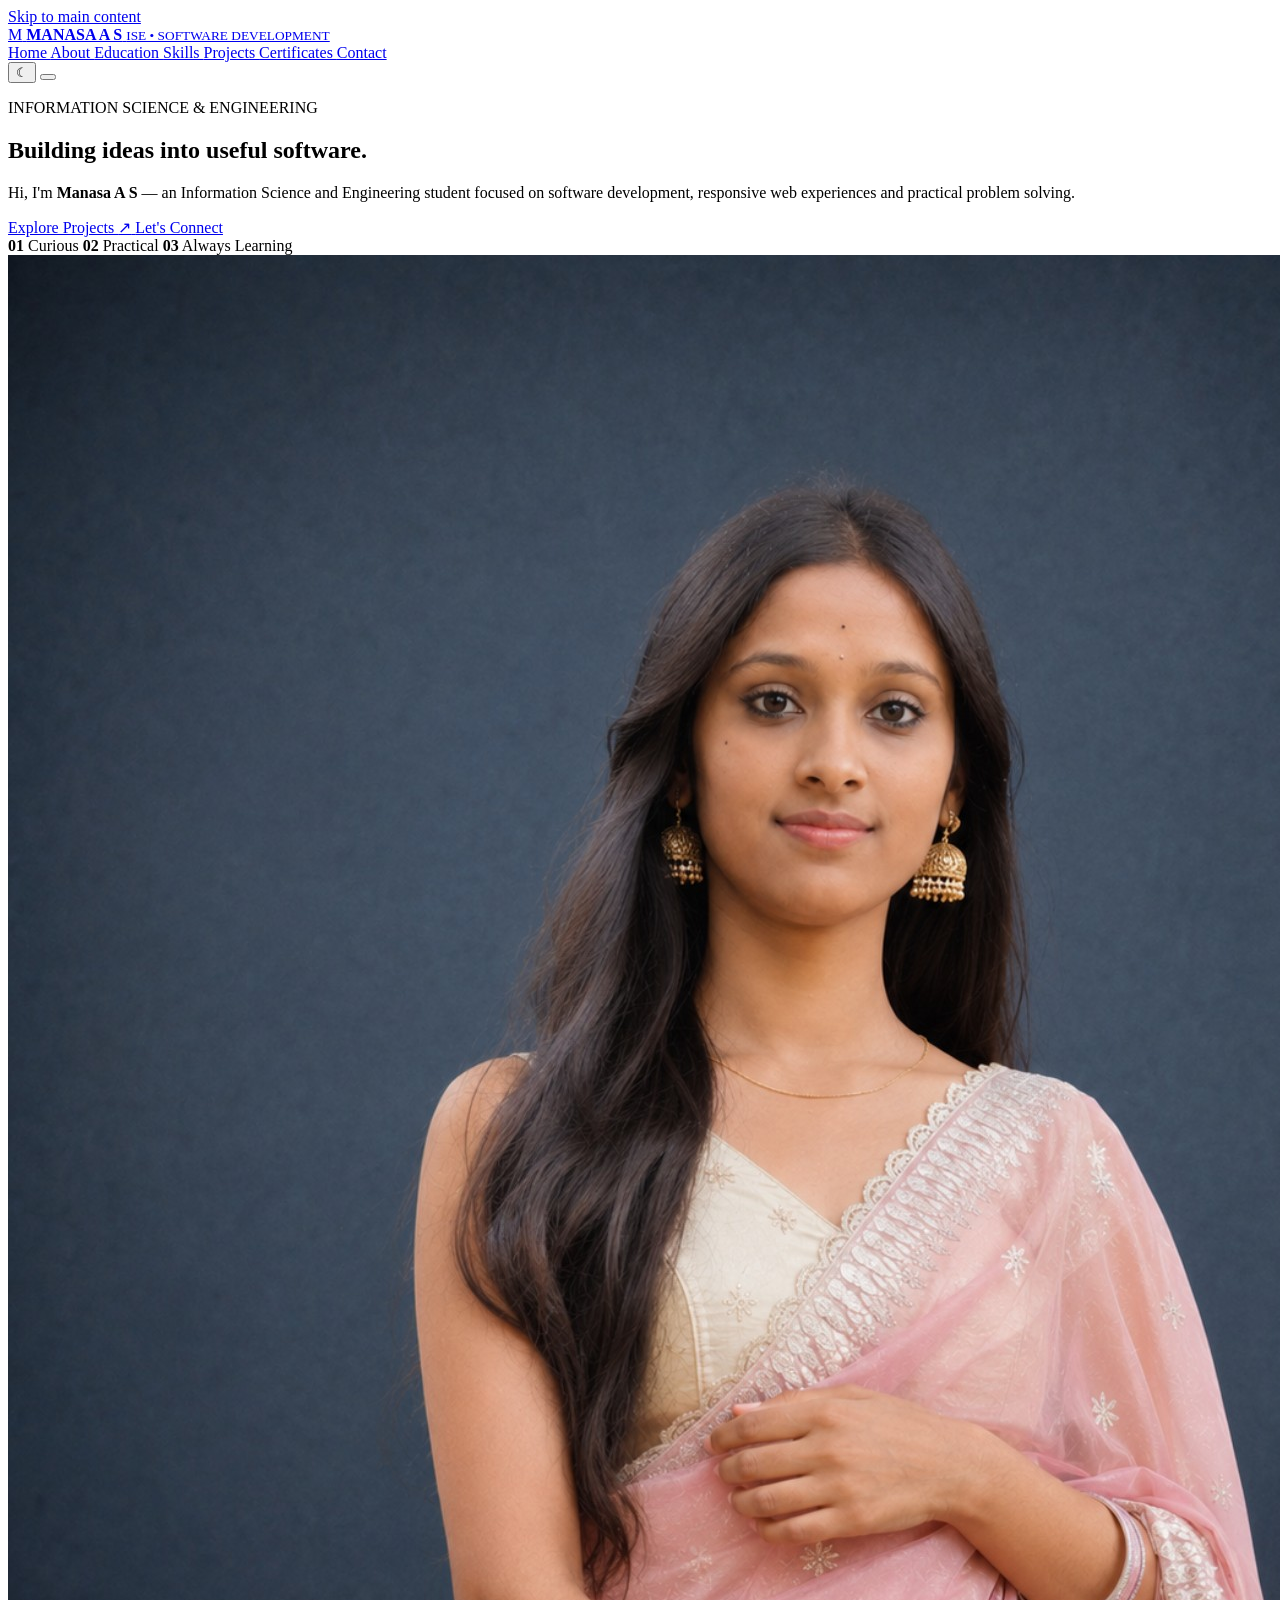
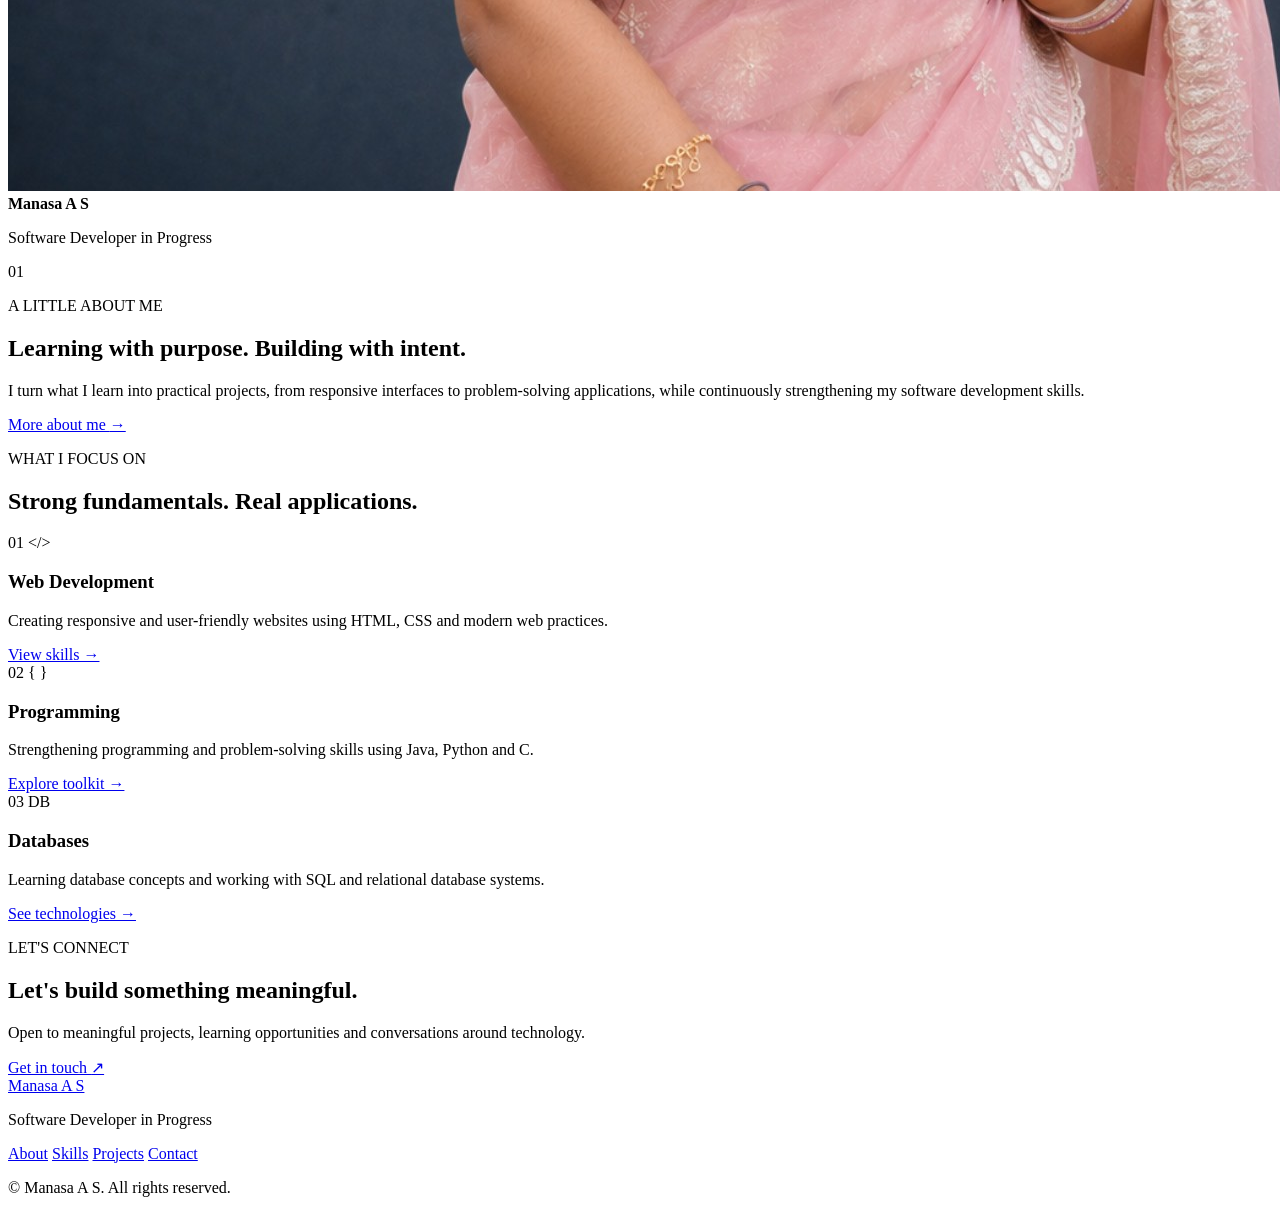
==== index.html @ 2b2b3cb2 "Rename Index.html to index.html" ====
<!DOCTYPE html>
<html lang="en">
<head>
    <meta charset="UTF-8">

    <meta
        name="viewport"
        content="width=device-width, initial-scale=1.0"
    >

    <meta
        name="description"
        content="Manasa A S - Information Science and Engineering student and aspiring software developer."
    >

    <meta
        name="keywords"
        content="Manasa A S,portfolio, Information Science Engineering, web development, Java, Python, C"
    >

    <meta name="author" content="Manasa A S">

    <meta
        name="theme-color"
        content="#0b1f33"
    >

    <title>Manasa A S | Software Developer</title>

    <link
        rel="stylesheet"
        href="style.css"
    >
</head>

<body>

<a
    class="skip-link"
    href="#main-content"
>
    Skip to main content
</a>

<header class="site-header">

    <div class="container nav-wrap">

        <a
            class="brand"
            href="index.html"
            aria-label="Manasa A S home"
        >
            <span class="brand-mark">M</span>

            <span>
                <strong>MANASA A S</strong>
                <small>ISE • SOFTWARE DEVELOPMENT</small>
            </span>
        </a>

        <nav
            class="site-nav"
            id="primary-navigation"
            aria-label="Primary navigation"
        >

            <a
                href="index.html"
                class="nav-link active"
            >
                Home
            </a>

            <a
                href="about.html"
                class="nav-link"
            >
                About
            </a>

            <a
                href="education.html"
                class="nav-link"
            >
                Education
            </a>

            <a
                href="skills.html"
                class="nav-link"
            >
                Skills
            </a>

            <a
                href="project.html"
                class="nav-link"
            >
                Projects
            </a>

            <a
                href="certificates.html"
                class="nav-link"
            >
                Certificates
            </a>

            <a
                href="contact.html"
                class="nav-link"
            >
                Contact
            </a>

        </nav>

        <div class="nav-actions">

            <button
                class="theme-toggle"
                type="button"
                aria-label="Switch to dark mode"
                title="Switch to dark mode"
            >
                <span
                    class="theme-icon"
                    aria-hidden="true"
                >☾</span>
            </button>

            <button
                class="menu-toggle"
                type="button"
                aria-label="Open navigation menu"
                aria-expanded="false"
                aria-controls="primary-navigation"
            >
                <span></span>
                <span></span>
                <span></span>
            </button>

        </div>

    </div>

</header>


<main id="main-content">

    <!-- HERO -->

    <section class="hero">

        <div class="hero-grid container">

            <div class="hero-copy reveal">

                <p class="eyebrow">
                    INFORMATION SCIENCE & ENGINEERING
                </p>

                <h1>
                    Building ideas into
                    <span>useful software.</span>
                </h1>

                <p class="hero-text">
                    Hi, I'm <strong>Manasa A S</strong> —
                    an Information Science and Engineering
                    student focused on software development,
                    responsive web experiences and practical
                    problem solving.
                </p>

                <div class="hero-buttons">

                    <a
                        class="button button-primary"
                        href="project.html"
                    >
                        Explore Projects
                        <span aria-hidden="true">↗</span>
                    </a>

                    <a
                        class="button button-outline"
                        href="contact.html"
                    >
                        Let's Connect
                    </a>

                </div>

                <div class="hero-meta">

                    <span>
                        <b>01</b>
                        Curious
                    </span>

                    <span>
                        <b>02</b>
                        Practical
                    </span>

                    <span>
                        <b>03</b>
                        Always Learning
                    </span>

                </div>

            </div>


            <div class="hero-visual reveal">

                <div class="profile-frame">

                    <div class="profile-orbit"></div>

                    <div class="profile-card">


                        <div class="profile-initial">
                            <img src="profile.jpg" alt="Manasa A S">
                        </div>

                        <div>
                            <strong>
                                Manasa A S
                            </strong>

                            <p>
                                Software Developer
                                in Progress
                            </p>
                        </div>

                    </div>

                </div>

            </div>

        </div>

    </section>


    <!-- INTRO -->

    <section class="section intro-section">

        <div class="container intro-grid">

            <div class="section-index">
                01
            </div>

            <div class="section-content reveal">

                <p class="eyebrow">
                    A LITTLE ABOUT ME
                </p>

                <h2>
                    Learning with purpose.
                    Building with intent.
                </h2>

                <p>
                    I turn what I learn into practical
                    projects, from responsive interfaces
                    to problem-solving applications,
                    while continuously strengthening
                    my software development skills.
                </p>

                <a
                    class="text-link"
                    href="about.html"
                >
                    More about me
                    <span aria-hidden="true">→</span>
                </a>

            </div>

        </div>

    </section>


    <!-- FOCUS -->

    <section class="section focus-section">

        <div class="container">

            <div class="section-heading reveal">

                <p class="eyebrow">
                    WHAT I FOCUS ON
                </p>

                <h2>
                    Strong fundamentals.
                    Real applications.
                </h2>

            </div>


            <div class="focus-grid">

                <article class="focus-card reveal">

                    <span class="card-number">
                        01
                    </span>

                    <span class="card-icon">
                        &lt;/&gt;
                    </span>

                    <h3>
                        Web Development
                    </h3>

                    <p>
                        Creating responsive and
                        user-friendly websites using
                        HTML, CSS and modern web practices.
                    </p>

                    <a
                        href="skills.html"
                        class="card-link"
                    >
                        View skills →
                    </a>

                </article>


                <article class="focus-card reveal">

                    <span class="card-number">
                        02
                    </span>

                    <span class="card-icon">
                        { }
                    </span>

                    <h3>
                        Programming
                    </h3>

                    <p>
                        Strengthening programming and
                        problem-solving skills using
                        Java, Python and C.
                    </p>

                    <a
                        href="skills.html"
                        class="card-link"
                    >
                        Explore toolkit →
                    </a>

                </article>


                <article class="focus-card reveal">

                    <span class="card-number">
                        03
                    </span>

                    <span class="card-icon">
                        DB
                    </span>

                    <h3>
                        Databases
                    </h3>

                    <p>
                        Learning database concepts and
                        working with SQL and relational
                        database systems.
                    </p>

                    <a
                        href="skills.html"
                        class="card-link"
                    >
                        See technologies →
                    </a>

                </article>

            </div>

        </div>

    </section>


    <!-- CTA -->

    <section class="cta-section">

        <div class="container cta-box reveal">

            <div>

                <p class="eyebrow">
                    LET'S CONNECT
                </p>

                <h2>
                    Let's build something
                    meaningful.
                </h2>

                <p>
                    Open to meaningful projects,
                    learning opportunities and
                    conversations around technology.
                </p>

            </div>

            <a
                class="button button-light"
                href="contact.html"
            >
                Get in touch
                <span aria-hidden="true">↗</span>
            </a>

        </div>

    </section>

</main>


<footer class="site-footer">

    <div class="container footer-grid">

        <div>
            <a
                class="footer-brand"
                href="index.html"
            >
                Manasa A S
            </a>

            <p>
                Software Developer in Progress
            </p>
        </div>

        <div class="footer-links">

            <a href="about.html">About</a>
            <a href="skills.html">Skills</a>
            <a href="project.html">Projects</a>
            <a href="contact.html">Contact</a>

        </div>

        <p class="copyright">
            © <span class="current-year"></span>
            Manasa A S. All rights reserved.
        </p>

    </div>

</footer>

<script src="script.js"></script>

</body>
</html>
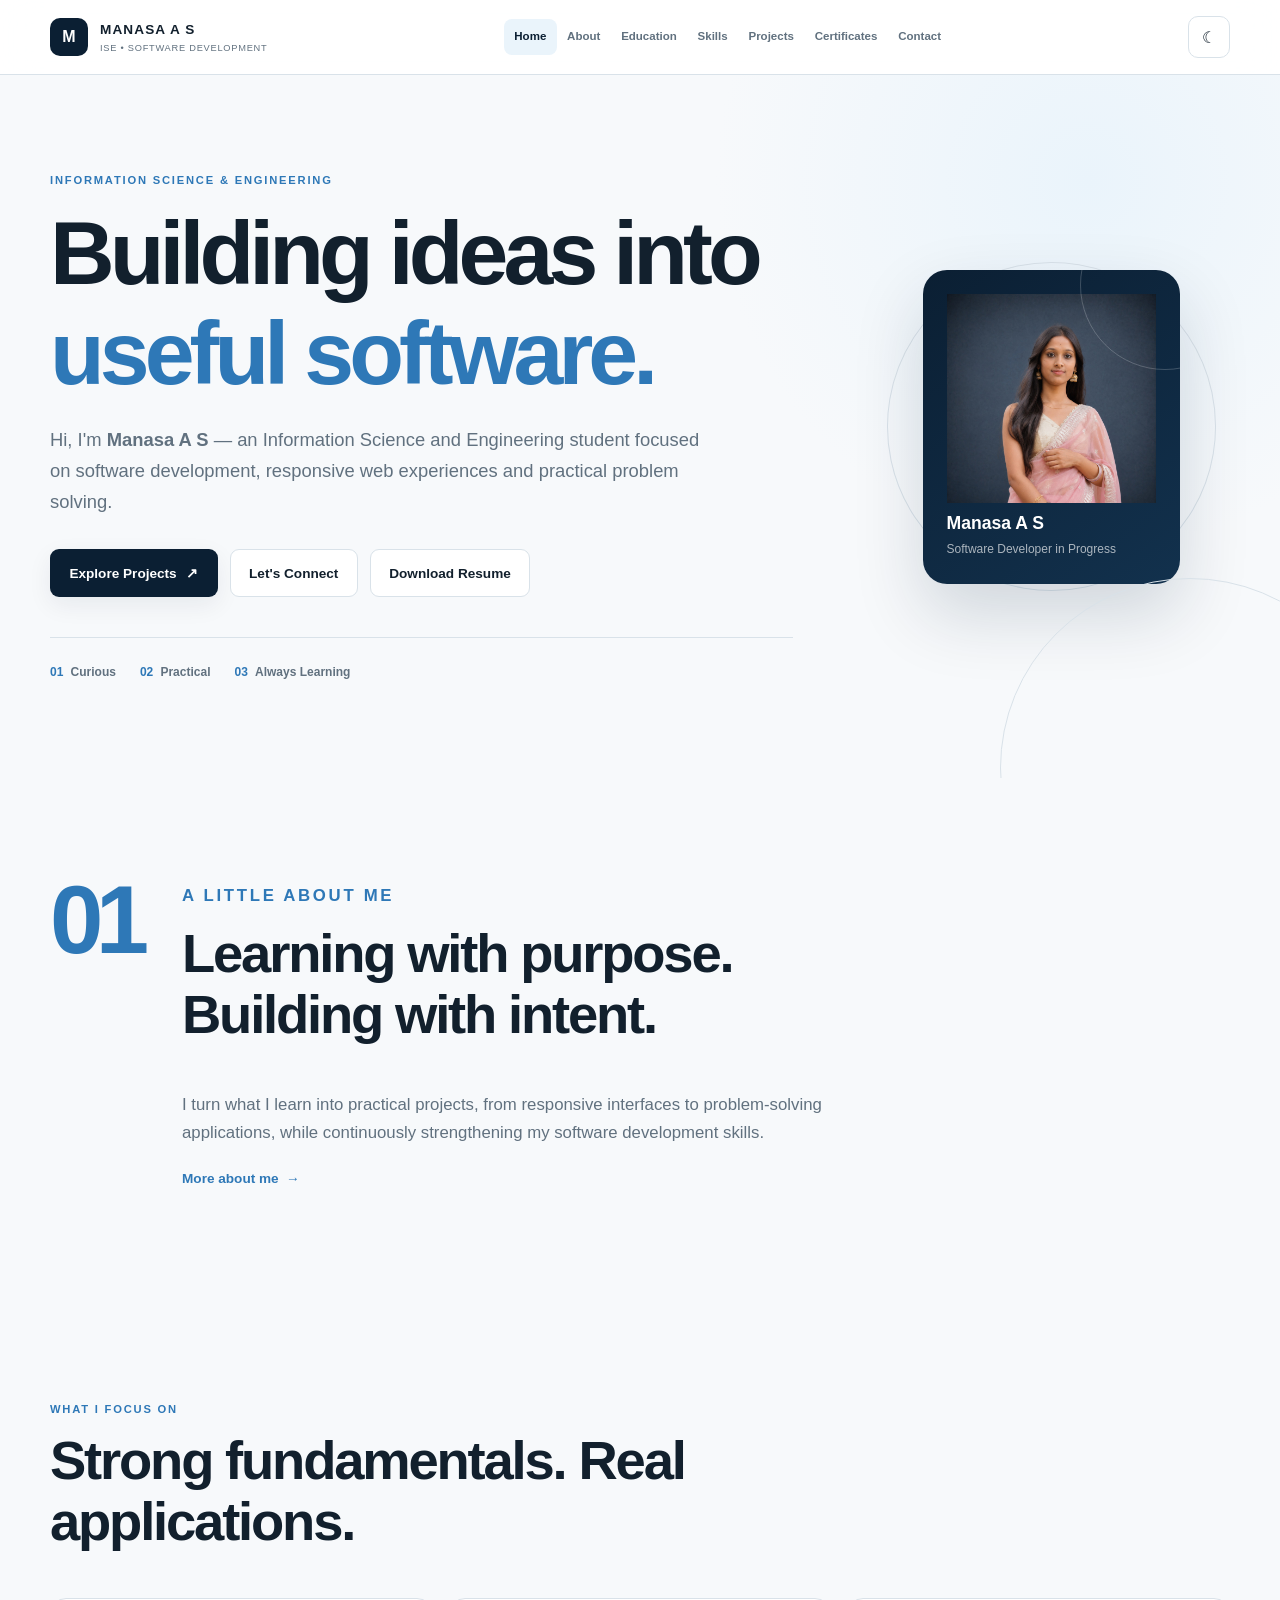
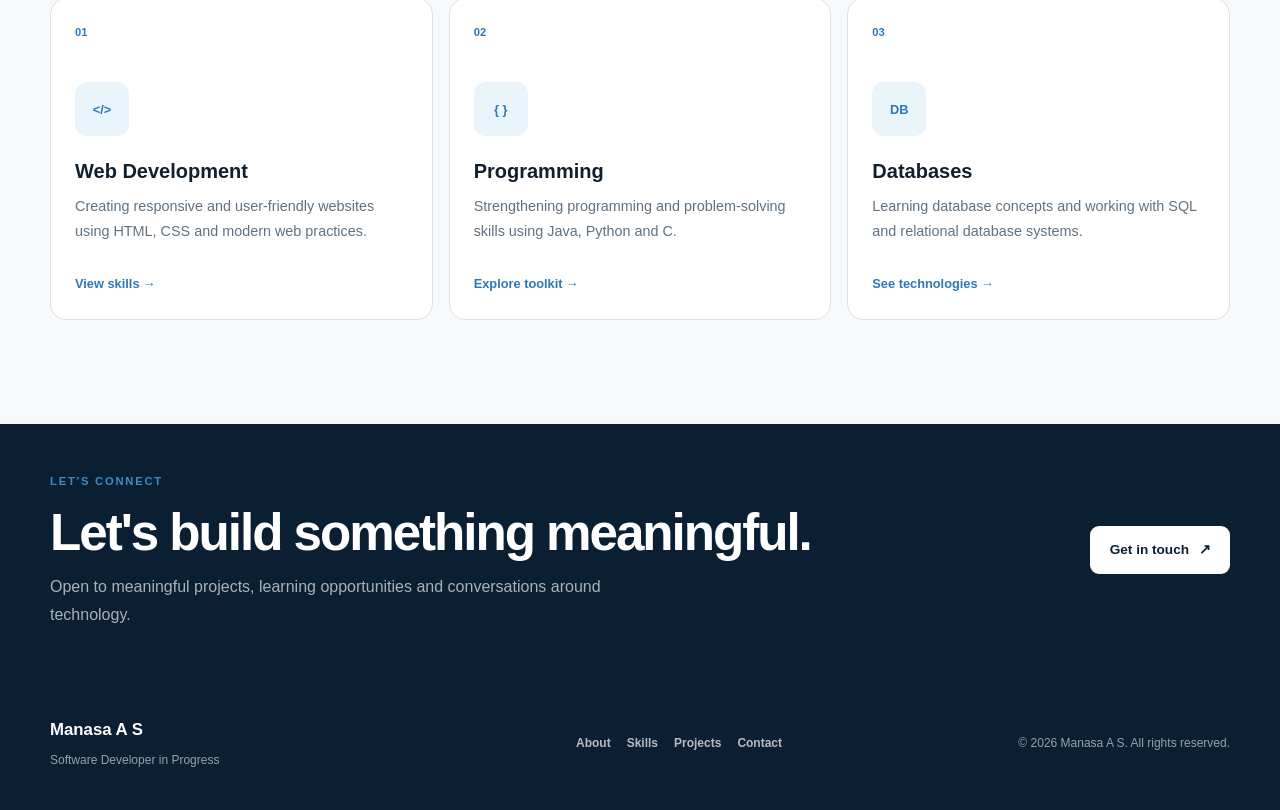
==== commit 71216b3a: "updated3" ====
--- a/index.html
+++ b/index.html
@@ -193,6 +193,13 @@
                         Let's Connect
                     </a>
 
+                    <a
+                        class="button button-outline"
+                        href="assets/Manasa A  S.pdf" target="_blank"
+                    >
+                        Download Resume
+                    </a>
+
                 </div>
 
                 <div class="hero-meta">
--- a/style.css
+++ b/style.css
@@ -0,0 +1,2897 @@
+/* =========================================================
+   MANASA A S
+   ADVANCED CSS3 & RESPONSIVE ARCHITECTURE
+   PROJECT 2
+========================================================= */
+
+
+/* =========================================================
+   01. DESIGN TOKENS
+========================================================= */
+
+:root {
+
+    --ink-950: #081521;
+    --ink-900: #0b1f33;
+    --ink-800: #12314d;
+    --ink-700: #1b466b;
+
+    --blue-600: #2e78b7;
+    --blue-500: #3e8bc9;
+    --blue-100: #eaf4fb;
+    --blue-50: #f4f9fd;
+
+    --white: #ffffff;
+
+    --paper: #f7f9fb;
+    --surface: #ffffff;
+    --surface-2: #eef3f7;
+
+    --text: #12202d;
+    --muted: #61717f;
+
+    --line: #d9e2e9;
+
+    --success: #2e8b67;
+
+    --shadow-1:
+        0 8px 25px rgba(8, 32, 53, 0.07);
+
+    --shadow-2:
+        0 18px 45px rgba(8, 32, 53, 0.11);
+
+    --shadow-3:
+        0 30px 70px rgba(8, 32, 53, 0.16);
+
+    --radius-sm: 8px;
+    --radius: 16px;
+    --radius-lg: 24px;
+
+    --max-width: 1180px;
+
+    --space-1: 0.5rem;
+    --space-2: 0.75rem;
+    --space-3: 1rem;
+    --space-4: 1.5rem;
+    --space-5: 2rem;
+    --space-6: 3rem;
+    --space-7: 4rem;
+    --space-8: 6rem;
+
+    --ease:
+        cubic-bezier(0.2, 0.7, 0.2, 1);
+
+    --transition:
+        280ms var(--ease);
+
+    --font:
+        Inter,
+        "Segoe UI",
+        Roboto,
+        Arial,
+        sans-serif;
+}
+
+
+/* =========================================================
+   02. DARK THEME
+========================================================= */
+
+[data-theme="dark"] {
+
+    --paper: #08131e;
+
+    --surface: #0f1e2b;
+
+    --surface-2: #142738;
+
+    --text: #edf5fb;
+
+    --muted: #a9b9c7;
+
+    --line: #263b4c;
+
+    --blue-100: #153149;
+
+    --blue-50: #102331;
+
+    --blue-600: #66a9da;
+
+    --blue-500: #78b8e8;
+
+    --shadow-1:
+        0 8px 25px rgba(0, 0, 0, 0.2);
+
+    --shadow-2:
+        0 18px 45px rgba(0, 0, 0, 0.3);
+
+    --shadow-3:
+        0 30px 70px rgba(0, 0, 0, 0.4);
+}
+
+
+/* =========================================================
+   03. RESET
+========================================================= */
+
+*,
+*::before,
+*::after {
+    box-sizing: border-box;
+}
+
+html {
+    scroll-behavior: smooth;
+    scroll-padding-top: 90px;
+}
+
+body {
+    margin: 0;
+
+    background: var(--paper);
+    color: var(--text);
+
+    font-family: var(--font);
+
+    line-height: 1.7;
+
+    transition:
+        background-color var(--transition),
+        color var(--transition);
+}
+
+body,
+button,
+input,
+textarea {
+    font-family: var(--font);
+}
+
+img {
+    display: block;
+    max-width: 100%;
+}
+
+a {
+    color: inherit;
+    text-decoration: none;
+}
+
+button,
+input,
+textarea {
+    font-size: inherit;
+}
+
+button {
+    cursor: pointer;
+}
+
+p {
+    margin-top: 0;
+    color: var(--muted);
+}
+
+h1,
+h2,
+h3,
+h4 {
+    margin-top: 0;
+    line-height: 1.12;
+}
+
+::selection {
+    background: var(--blue-500);
+    color: white;
+}
+
+
+/* =========================================================
+   04. ACCESSIBILITY
+========================================================= */
+
+.skip-link {
+
+    position: fixed;
+
+    top: -100px;
+    left: 1rem;
+
+    z-index: 9999;
+
+    padding: 0.75rem 1rem;
+
+    background: var(--ink-900);
+    color: white;
+
+    border-radius: var(--radius-sm);
+}
+
+.skip-link:focus {
+    top: 1rem;
+}
+
+:focus-visible {
+
+    outline:
+        3px solid var(--blue-500);
+
+    outline-offset: 4px;
+}
+
+
+/* =========================================================
+   05. GLOBAL CONTAINER
+========================================================= */
+
+.container {
+
+    width:
+        min(
+            calc(100% - 2rem),
+            var(--max-width)
+        );
+
+    margin-inline: auto;
+}
+
+
+/* =========================================================
+   06. HEADER
+========================================================= */
+
+.site-header {
+
+    position: sticky;
+
+    top: 0;
+
+    z-index: 1000;
+
+    background:
+        color-mix(
+            in srgb,
+            var(--surface) 90%,
+            transparent
+        );
+
+    border-bottom:
+        1px solid var(--line);
+
+    backdrop-filter:
+        blur(18px);
+
+    -webkit-backdrop-filter:
+        blur(18px);
+}
+
+.nav-wrap {
+
+    min-height: 74px;
+
+    display: flex;
+
+    align-items: center;
+
+    justify-content: space-between;
+
+    gap: 1rem;
+}
+
+
+/* =========================================================
+   BRAND
+========================================================= */
+
+.brand {
+
+    display: flex;
+
+    align-items: center;
+
+    gap: 0.75rem;
+
+    min-width: max-content;
+}
+
+.brand-mark {
+
+    width: 38px;
+    height: 38px;
+
+    display: grid;
+    place-items: center;
+
+    background: var(--ink-900);
+    color: white;
+
+    border-radius: 10px;
+
+    font-weight: 900;
+}
+
+.brand strong {
+
+    display: block;
+
+    color: var(--text);
+
+    font-size: 0.85rem;
+
+    letter-spacing: 0.08em;
+}
+
+.brand small {
+
+    display: block;
+
+    color: var(--muted);
+
+    font-size: 0.58rem;
+
+    letter-spacing: 0.08em;
+}
+
+
+/* =========================================================
+   NAVIGATION
+========================================================= */
+
+.site-nav {
+
+    position: fixed;
+
+    top: 74px;
+
+    left: 1rem;
+    right: 1rem;
+
+    display: none;
+
+    flex-direction: column;
+
+    padding: 0.75rem;
+
+    background: var(--surface);
+
+    border:
+        1px solid var(--line);
+
+    border-radius: var(--radius);
+
+    box-shadow: var(--shadow-2);
+}
+
+.site-nav.open {
+    display: flex;
+}
+
+.nav-link {
+
+    padding: 0.7rem 0.8rem;
+
+    color: var(--muted);
+
+    font-size: 0.85rem;
+
+    font-weight: 700;
+
+    border-radius: 8px;
+
+    transition:
+        color var(--transition),
+        background var(--transition);
+}
+
+.nav-link:hover,
+.nav-link.active {
+
+    color: var(--ink-900);
+
+    background: var(--blue-100);
+}
+
+[data-theme="dark"] .nav-link:hover,
+[data-theme="dark"] .nav-link.active {
+    color: var(--blue-500);
+}
+
+
+/* =========================================================
+   NAV ACTIONS
+========================================================= */
+
+.nav-actions {
+
+    display: flex;
+
+    align-items: center;
+
+    gap: 0.5rem;
+}
+
+.theme-toggle,
+.menu-toggle {
+
+    width: 42px;
+    height: 42px;
+
+    display: grid;
+    place-items: center;
+
+    border:
+        1px solid var(--line);
+
+    border-radius: 10px;
+
+    background: var(--surface);
+
+    color: var(--text);
+
+    transition:
+        transform var(--transition),
+        background var(--transition);
+}
+
+.theme-toggle:hover,
+.menu-toggle:hover {
+
+    transform:
+        translateY(-2px);
+
+    background:
+        var(--blue-100);
+}
+
+.menu-toggle {
+
+    padding: 0.65rem;
+
+    gap: 4px;
+}
+
+.menu-toggle span {
+
+    display: block;
+
+    width: 20px;
+    height: 2px;
+
+    background: currentColor;
+
+    transition:
+        transform var(--transition);
+}
+
+
+/* =========================================================
+   07. HERO
+========================================================= */
+
+.hero {
+
+    position: relative;
+
+    overflow: hidden;
+
+    padding:
+        5rem 0 4rem;
+
+    background:
+        radial-gradient(
+            circle at 85% 15%,
+            var(--blue-100),
+            transparent 30%
+        );
+}
+
+.hero::after {
+
+    content: "";
+
+    position: absolute;
+
+    right: -100px;
+    bottom: -180px;
+
+    width: 380px;
+    height: 380px;
+
+    border:
+        1px solid var(--line);
+
+    border-radius: 50%;
+
+    pointer-events: none;
+}
+
+.hero-grid {
+
+    display: grid;
+
+    gap: 4rem;
+
+    align-items: center;
+}
+
+.eyebrow {
+
+    margin-bottom: 0.8rem;
+
+    color: var(--blue-600);
+
+    font-size: 0.7rem;
+
+    font-weight: 900;
+
+    letter-spacing: 0.16em;
+
+    text-transform: uppercase;
+}
+
+.hero h1 {
+
+    max-width: 780px;
+
+    margin-bottom: 1.25rem;
+
+    font-size:
+        clamp(
+            2.6rem,
+            9vw,
+            5.6rem
+        );
+
+    letter-spacing: -0.055em;
+}
+
+.hero h1 span {
+    color: var(--blue-600);
+}
+
+.hero-text {
+
+    max-width: 650px;
+
+    font-size:
+        clamp(
+            1rem,
+            2vw,
+            1.15rem
+        );
+}
+
+.hero-buttons {
+
+    display: flex;
+
+    flex-wrap: wrap;
+
+    gap: 0.75rem;
+
+    margin-top: 2rem;
+}
+
+.hero-meta {
+
+    display: flex;
+
+    flex-wrap: wrap;
+
+    gap: 1.5rem;
+
+    margin-top: 2.5rem;
+
+    padding-top: 1.5rem;
+
+    border-top:
+        1px solid var(--line);
+}
+
+.hero-meta span {
+
+    display: flex;
+
+    align-items: center;
+
+    gap: 0.45rem;
+
+    color: var(--muted);
+
+    font-size: 0.75rem;
+
+    font-weight: 700;
+}
+
+.hero-meta b {
+
+    color: var(--blue-600);
+}
+
+
+/* =========================================================
+   HERO VISUAL
+========================================================= */
+
+.hero-visual {
+
+    display: grid;
+
+    place-items: center;
+}
+
+.profile-frame {
+
+    position: relative;
+
+    width:
+        min(
+            100%,
+            370px
+        );
+
+    aspect-ratio: 1;
+
+    display: grid;
+
+    place-items: center;
+}
+
+.profile-orbit {
+
+    position: absolute;
+
+    inset: 4%;
+
+    border:
+        1px solid var(--line);
+
+    border-radius: 50%;
+
+    transform:
+        rotate(-12deg);
+}
+
+.profile-orbit::after {
+
+    content: "";
+
+    position: absolute;
+
+    width: 10px;
+    height: 10px;
+
+    top: 15%;
+    right: 12%;
+
+    background:
+        var(--blue-500);
+
+    border-radius: 50%;
+}
+
+.profile-card {
+
+    position: relative;
+
+    width: 72%;
+    aspect-ratio: 0.82;
+
+    display: flex;
+
+    flex-direction: column;
+
+    justify-content: space-between;
+
+    padding: 1.5rem;
+
+    background:
+        linear-gradient(
+            145deg,
+            var(--ink-900),
+            var(--ink-800)
+        );
+
+    color: white;
+
+    border-radius:
+        var(--radius-lg);
+
+    box-shadow:
+        var(--shadow-3);
+
+    overflow: hidden;
+}
+
+.profile-card::before {
+
+    content: "";
+
+    position: absolute;
+
+    width: 170px;
+    height: 170px;
+
+    right: -70px;
+    top: -70px;
+
+    border:
+        1px solid
+        rgba(255,255,255,0.2);
+
+    border-radius: 50%;
+}
+
+.profile-number {
+
+    align-self: flex-end;
+
+    font-size: 0.7rem;
+
+    opacity: 0.6;
+}
+
+.profile-initial {
+
+    font-size:
+        clamp(
+            5rem,
+            14vw,
+            8rem
+        );
+
+    font-weight: 900;
+
+    line-height: 0.8;
+
+    letter-spacing: -0.08em;
+}
+
+.profile-initial img {
+    width:100%;
+    height:100%;
+    object-fit: cover;
+    display:block;
+}
+
+.profile-card strong {
+
+    display: block;
+
+    font-size: 1.1rem;
+}
+
+.profile-card p {
+
+    margin: 0;
+
+    color:
+        rgba(255,255,255,0.65);
+
+    font-size: 0.75rem;
+}
+
+.floating-tag {
+
+    position: absolute;
+
+    padding:
+        0.45rem 0.75rem;
+
+    background: var(--surface);
+
+    color: var(--text);
+
+    border:
+        1px solid var(--line);
+
+    border-radius: 999px;
+
+    box-shadow: var(--shadow-1);
+
+    font-size: 0.7rem;
+
+    font-weight: 800;
+}
+
+.tag-one {
+    top: 10%;
+    left: 0;
+}
+
+.tag-two {
+    right: 0;
+    top: 42%;
+}
+
+.tag-three {
+    bottom: 10%;
+    left: 5%;
+}
+
+
+/* =========================================================
+   08. BUTTONS
+========================================================= */
+
+.button {
+
+    min-height: 46px;
+
+    display: inline-flex;
+
+    align-items: center;
+
+    justify-content: center;
+
+    gap: 0.6rem;
+
+    padding:
+        0.7rem 1.15rem;
+
+    border:
+        1px solid transparent;
+
+    border-radius: 9px;
+
+    font-size: 0.85rem;
+
+    font-weight: 800;
+
+    transition:
+        transform var(--transition),
+        box-shadow var(--transition),
+        background var(--transition);
+}
+
+.button:hover {
+
+    transform:
+        translateY(-3px);
+}
+
+.button-primary {
+
+    background:
+        var(--ink-900);
+
+    color: white;
+
+    box-shadow:
+        var(--shadow-1);
+}
+
+.button-primary:hover {
+
+    background:
+        var(--ink-800);
+
+    box-shadow:
+        var(--shadow-2);
+}
+
+.button-outline {
+
+    background:
+        var(--surface);
+
+    color:
+        var(--text);
+
+    border-color:
+        var(--line);
+}
+
+.button-outline:hover {
+
+    background:
+        var(--blue-100);
+
+    color:
+        var(--ink-900);
+}
+
+.button-light {
+
+    background: white;
+
+    color: var(--ink-900);
+}
+
+.button-light:hover {
+
+    box-shadow:
+        0 10px 30px
+        rgba(0,0,0,0.18);
+}
+
+
+/* =========================================================
+   09. GENERAL SECTIONS
+========================================================= */
+
+.section {
+
+    padding:
+        5rem 0;
+}
+
+.soft-section {
+
+    background:
+        var(--surface);
+}
+
+.section-heading {
+
+    max-width: 700px;
+
+    margin-bottom:
+        2.5rem;
+}
+
+.section-heading h2,
+.section-content h2,
+.goal-grid h2 {
+
+    font-size:
+        clamp(
+            2rem,
+            5vw,
+            3.4rem
+        );
+
+    letter-spacing:
+        -0.04em;
+}
+
+.section-heading p:last-child {
+
+    max-width: 600px;
+}
+
+
+/* =========================================================
+   10. INTRO
+========================================================= */
+
+.intro-grid {
+
+    display: grid;
+
+    gap: 1.5rem;
+}
+
+.section-index,
+.goal-number {
+
+    color:
+        var(--blue-600);
+
+    font-size:
+        clamp(
+            3rem,
+            10vw,
+            6rem
+        );
+
+    font-weight: 900;
+
+    line-height: 0.8;
+
+    letter-spacing: -0.08em;
+}
+
+.section-content {
+
+    max-width: 760px;
+}
+
+.section-content p {
+
+    max-width: 650px;
+
+    font-size: 1.05rem;
+}
+
+.text-link {
+
+    display: inline-flex;
+
+    align-items: center;
+
+    gap: 0.45rem;
+
+    color:
+        var(--blue-600);
+
+    font-size: 0.85rem;
+
+    font-weight: 800;
+
+    border-bottom:
+        1px solid transparent;
+
+    transition:
+        border-color var(--transition);
+}
+
+.text-link:hover {
+    border-color:
+        var(--blue-600);
+}
+
+.inline-actions {
+
+    display: flex;
+
+    align-items: center;
+
+    flex-wrap: wrap;
+
+    gap: 1.25rem;
+
+    margin-top: 1.5rem;
+}
+
+
+/* =========================================================
+   11. FOCUS CARDS
+========================================================= */
+
+.focus-grid {
+
+    display: grid;
+
+    grid-template-columns:
+        repeat(
+            auto-fit,
+            minmax(
+                min(100%, 250px),
+                1fr
+            )
+        );
+
+    gap: 1rem;
+}
+
+.focus-card {
+
+    position: relative;
+
+    min-height: 300px;
+
+    display: flex;
+
+    flex-direction: column;
+
+    padding: 1.5rem;
+
+    background:
+        var(--surface);
+
+    border:
+        1px solid var(--line);
+
+    border-radius:
+        var(--radius);
+
+    overflow: hidden;
+
+    transition:
+        transform var(--transition),
+        box-shadow var(--transition),
+        border-color var(--transition);
+}
+
+.focus-card:hover {
+
+    transform:
+        translateY(-7px);
+
+    border-color:
+        var(--blue-500);
+
+    box-shadow:
+        var(--shadow-2);
+}
+
+.card-number {
+
+    color:
+        var(--blue-600);
+
+    font-size:
+        0.7rem;
+
+    font-weight: 900;
+}
+
+.card-icon {
+
+    width: 54px;
+    height: 54px;
+
+    display: grid;
+
+    place-items: center;
+
+    margin:
+        2.5rem 0 1.5rem;
+
+    background:
+        var(--blue-100);
+
+    color:
+        var(--blue-600);
+
+    border-radius: 12px;
+
+    font-size: 0.8rem;
+
+    font-weight: 900;
+}
+
+.focus-card h3 {
+
+    margin-bottom: 0.7rem;
+
+    font-size: 1.25rem;
+}
+
+.focus-card p {
+    font-size: 0.9rem;
+}
+
+.card-link {
+
+    margin-top: auto;
+
+    padding-top: 1rem;
+
+    color:
+        var(--blue-600);
+
+    font-size: 0.8rem;
+
+    font-weight: 800;
+}
+
+
+/* =========================================================
+   12. CTA
+========================================================= */
+
+.cta-section {
+
+    padding:
+        3rem 0;
+
+    background:
+        var(--ink-900);
+
+    color: white;
+}
+
+.cta-box {
+
+    display: flex;
+
+    flex-direction: column;
+
+    gap: 2rem;
+
+    align-items:
+        flex-start;
+
+    justify-content:
+        space-between;
+}
+
+.cta-box .eyebrow {
+    color:
+        var(--blue-500);
+}
+
+.cta-box h2 {
+
+    margin-bottom: 0.75rem;
+
+    font-size:
+        clamp(
+            2rem,
+            5vw,
+            3.2rem
+        );
+
+    letter-spacing:
+        -0.04em;
+}
+
+.cta-box p:last-child {
+
+    margin-bottom: 0;
+
+    color:
+        rgba(255,255,255,0.65);
+
+    max-width: 600px;
+}
+
+
+/* =========================================================
+   13. PAGE HERO
+========================================================= */
+
+.page-hero {
+
+    padding:
+        4rem 0;
+
+    background:
+        var(--surface);
+
+    border-bottom:
+        1px solid var(--line);
+}
+
+.page-hero-grid {
+
+    display: grid;
+
+    grid-template-columns:
+        1fr auto;
+
+    gap: 2rem;
+
+    align-items: end;
+}
+
+.page-hero h1 {
+
+    max-width: 820px;
+
+    margin-bottom: 1rem;
+
+    font-size:
+        clamp(
+            2.5rem,
+            8vw,
+            5rem
+        );
+
+    letter-spacing:
+        -0.055em;
+}
+
+.page-hero p:last-child {
+
+    max-width: 650px;
+
+    margin-bottom: 0;
+
+    font-size: 1rem;
+}
+
+.page-marker {
+
+    color:
+        var(--blue-600);
+
+    font-size:
+        clamp(
+            4rem,
+            10vw,
+            7rem
+        );
+
+    font-weight: 900;
+
+    line-height: 0.8;
+
+    letter-spacing: -0.08em;
+}
+
+
+/* =========================================================
+   14. ABOUT
+========================================================= */
+
+.about-main-grid {
+
+    display: grid;
+
+    gap: 2.5rem;
+}
+
+.about-copy {
+
+    max-width: 700px;
+}
+
+.about-copy p {
+
+    font-size:
+        clamp(
+            1rem,
+            2vw,
+            1.1rem
+        );
+}
+
+.principles-grid {
+
+    display: grid;
+
+    grid-template-columns:
+        repeat(
+            auto-fit,
+            minmax(
+                min(100%, 240px),
+                1fr
+            )
+        );
+
+    gap: 1rem;
+}
+
+.principle {
+
+    padding:
+        1.5rem;
+
+    border-top:
+        2px solid var(--blue-500);
+
+    background:
+        var(--paper);
+}
+
+.principle span {
+
+    color:
+        var(--blue-600);
+
+    font-size: 0.75rem;
+
+    font-weight: 900;
+}
+
+.principle h3 {
+
+    margin:
+        1.5rem 0 0.6rem;
+}
+
+.principle p {
+    font-size: 0.9rem;
+}
+
+.goal-grid {
+
+    display: grid;
+
+    gap: 2rem;
+
+    align-items: start;
+}
+
+
+/* =========================================================
+   15. EDUCATION TIMELINE
+========================================================= */
+
+.timeline {
+
+    position: relative;
+
+    display: grid;
+
+    gap: 1.25rem;
+}
+
+.timeline::before {
+
+    content: "";
+
+    position: absolute;
+
+    left: 24px;
+
+    top: 20px;
+    bottom: 20px;
+
+    width: 1px;
+
+    background:
+        var(--line);
+}
+
+.timeline-item {
+
+    position: relative;
+
+    display: grid;
+
+    grid-template-columns:
+        50px 1fr;
+
+    gap: 1rem;
+}
+
+.timeline-marker {
+
+    position: relative;
+
+    z-index: 2;
+
+    width: 50px;
+    height: 50px;
+
+    display: grid;
+
+    place-items: center;
+
+    background:
+        var(--ink-900);
+
+    color: white;
+
+    border-radius: 50%;
+
+    font-size: 0.7rem;
+
+    font-weight: 900;
+}
+
+.timeline-content {
+
+    padding:
+        1.5rem;
+
+    background:
+        var(--surface);
+
+    border:
+        1px solid var(--line);
+
+    border-radius:
+        var(--radius);
+
+    box-shadow:
+        var(--shadow-1);
+}
+
+.timeline-content h3 {
+    margin-bottom: 0.35rem;
+}
+
+.timeline-content h4 {
+
+    margin-bottom: 0.5rem;
+
+    color:
+        var(--blue-600);
+
+    font-size: 0.95rem;
+}
+
+.institution {
+
+    color:
+        var(--text);
+
+    font-weight: 800;
+}
+
+.status {
+
+    display: inline-block;
+
+    margin-bottom: 0.9rem;
+
+    color:
+        var(--blue-600);
+
+    font-size: 0.65rem;
+
+    font-weight: 900;
+
+    letter-spacing: 0.12em;
+}
+
+.tag-list {
+
+    display: flex;
+
+    flex-wrap: wrap;
+
+    gap: 0.4rem;
+
+    margin-top: 1rem;
+}
+
+.tag-list span {
+
+    padding:
+        0.3rem 0.55rem;
+
+    background:
+        var(--blue-100);
+
+    color:
+        var(--blue-600);
+
+    border-radius: 999px;
+
+    font-size: 0.7rem;
+
+    font-weight: 800;
+}
+
+
+/* =========================================================
+   16. HIGHLIGHTS
+========================================================= */
+
+.highlight-grid {
+
+    display: grid;
+
+    grid-template-columns:
+        repeat(
+            auto-fit,
+            minmax(
+                min(100%, 220px),
+                1fr
+            )
+        );
+
+    gap: 1rem;
+}
+
+.highlight {
+
+    padding: 1.5rem;
+
+    background:
+        var(--paper);
+
+    border:
+        1px solid var(--line);
+}
+
+.highlight strong {
+
+    display: block;
+
+    margin-bottom: 2rem;
+
+    color:
+        var(--blue-600);
+
+    font-size: 2rem;
+
+    letter-spacing:
+        -0.05em;
+}
+
+
+/* =========================================================
+   17. SKILLS
+========================================================= */
+
+.skills-showcase {
+
+    display: grid;
+
+    gap: 1rem;
+}
+
+.skill-panel {
+
+    padding:
+        1.5rem;
+
+    background:
+        var(--surface);
+
+    border:
+        1px solid var(--line);
+
+    border-radius:
+        var(--radius);
+
+    box-shadow:
+        var(--shadow-1);
+}
+
+.skill-panel-head {
+
+    display: flex;
+
+    align-items: center;
+
+    gap: 1rem;
+
+    padding-bottom:
+        1.25rem;
+
+    margin-bottom:
+        1.25rem;
+
+    border-bottom:
+        1px solid var(--line);
+}
+
+.skill-panel-head small {
+
+    color:
+        var(--blue-600);
+
+    font-size:
+        0.65rem;
+
+    font-weight:
+        900;
+
+    letter-spacing:
+        0.1em;
+}
+
+.skill-panel-head h3 {
+    margin: 0.25rem 0 0;
+}
+
+.skill-symbol {
+
+    width: 52px;
+    height: 52px;
+
+    flex: 0 0 auto;
+
+    display: grid;
+
+    place-items: center;
+
+    background:
+        var(--blue-100);
+
+    color:
+        var(--blue-600);
+
+    border-radius: 12px;
+
+    font-size: 0.8rem;
+
+    font-weight: 900;
+}
+
+.skill-items {
+
+    display: grid;
+
+    grid-template-columns:
+        repeat(
+            auto-fit,
+            minmax(
+                min(100%, 220px),
+                1fr
+            )
+        );
+
+    gap: 1rem;
+}
+
+.skill-item {
+
+    padding:
+        1rem;
+
+    background:
+        var(--paper);
+
+    border:
+        1px solid var(--line);
+
+    border-radius:
+        10px;
+}
+
+.skill-item strong {
+
+    display: block;
+
+    margin-bottom: 0.2rem;
+}
+
+.skill-item span {
+
+    color:
+        var(--blue-600);
+
+    font-size: 0.7rem;
+
+    font-weight: 900;
+}
+
+.skill-item p {
+
+    margin:
+        0.75rem 0 0;
+
+    font-size:
+        0.82rem;
+}
+
+.knowledge-grid {
+
+    display: grid;
+
+    grid-template-columns:
+        repeat(
+            auto-fit,
+            minmax(
+                min(100%, 220px),
+                1fr
+            )
+        );
+
+    gap: 1rem;
+}
+
+.knowledge-grid > div {
+
+    padding:
+        1rem;
+
+    border-left:
+        2px solid var(--blue-500);
+}
+
+.knowledge-grid strong {
+
+    color:
+        var(--blue-600);
+
+    font-size:
+        0.7rem;
+}
+
+.knowledge-grid h4 {
+
+    margin:
+        0.5rem 0;
+
+    font-size:
+        0.95rem;
+}
+
+.knowledge-grid p {
+
+    margin: 0;
+
+    font-size:
+        0.82rem;
+}
+
+.tools-grid {
+
+    display: grid;
+
+    grid-template-columns:
+        repeat(
+            auto-fit,
+            minmax(
+                150px,
+                1fr
+            )
+        );
+
+    gap: 0.75rem;
+}
+
+.tools-grid span {
+
+    padding:
+        1rem;
+
+    background:
+        var(--paper);
+
+    border:
+        1px solid var(--line);
+
+    border-radius:
+        10px;
+
+    color:
+        var(--text);
+
+    font-size:
+        0.8rem;
+
+    font-weight:
+        800;
+}
+
+
+/* =========================================================
+   18. PROJECTS
+========================================================= */
+
+.project-list {
+
+    display: grid;
+
+    gap: 1.5rem;
+}
+
+.project-feature {
+
+    display: grid;
+
+    background:
+        var(--surface);
+
+    border:
+        1px solid var(--line);
+
+    border-radius:
+        var(--radius-lg);
+
+    overflow: hidden;
+
+    box-shadow:
+        var(--shadow-1);
+
+    transition:
+        transform var(--transition),
+        box-shadow var(--transition);
+}
+
+.project-feature:hover {
+
+    transform:
+        translateY(-6px);
+
+    box-shadow:
+        var(--shadow-2);
+}
+
+.project-visual {
+
+    min-height: 250px;
+
+    display: flex;
+
+    flex-direction: column;
+
+    justify-content:
+        space-between;
+
+    padding: 1.5rem;
+
+    color: white;
+
+    background:
+        var(--ink-900);
+}
+
+.project-visual span {
+
+    font-size:
+        0.7rem;
+
+    opacity:
+        0.65;
+}
+
+.project-visual strong {
+
+    font-size:
+        clamp(
+            3rem,
+            10vw,
+            6rem
+        );
+
+    line-height:
+        0.8;
+
+    letter-spacing:
+        -0.08em;
+}
+
+.project-visual-one {
+    background:
+        linear-gradient(
+            145deg,
+            #0b1f33,
+            #286c9f
+        );
+}
+
+.project-visual-two {
+    background:
+        linear-gradient(
+            145deg,
+            #132b3e,
+            #3b6f8e
+        );
+}
+
+.project-visual-three {
+    background:
+        linear-gradient(
+            145deg,
+            #102b40,
+            #497f9f
+        );
+}
+
+.project-details {
+
+    padding:
+        1.5rem;
+}
+
+.project-label {
+
+    margin-bottom:
+        0.75rem;
+
+    color:
+        var(--blue-600);
+
+    font-size:
+        0.65rem;
+
+    font-weight:
+        900;
+
+    letter-spacing:
+        0.12em;
+}
+
+.project-details h2 {
+
+    font-size:
+        clamp(
+            1.6rem,
+            4vw,
+            2.5rem
+        );
+
+    letter-spacing:
+        -0.04em;
+}
+
+.project-stack {
+
+    display: flex;
+
+    flex-wrap: wrap;
+
+    gap: 0.45rem;
+
+    margin:
+        1.25rem 0;
+}
+
+.project-stack span {
+
+    padding:
+        0.35rem 0.6rem;
+
+    background:
+        var(--blue-100);
+
+    color:
+        var(--blue-600);
+
+    border-radius:
+        999px;
+
+    font-size:
+        0.68rem;
+
+    font-weight:
+        800;
+}
+
+.project-actions {
+
+    display: flex;
+
+    flex-wrap: wrap;
+
+    gap: 0.75rem;
+}
+
+
+/* =========================================================
+   19. CERTIFICATES
+========================================================= */
+
+.certificate-grid {
+
+    display: grid;
+
+    grid-template-columns:
+        repeat(
+            auto-fit,
+            minmax(
+                min(100%, 250px),
+                1fr
+            )
+        );
+
+    gap: 1rem;
+}
+
+.certificate-card-new {
+
+    position: relative;
+
+    padding:
+        1.5rem;
+
+    background:
+        var(--surface);
+
+    border:
+        1px solid var(--line);
+
+    border-radius:
+        var(--radius);
+
+    overflow: hidden;
+
+    transition:
+        transform var(--transition),
+        box-shadow var(--transition);
+}
+
+.certificate-card-new:hover {
+
+    transform:
+        translateY(-6px);
+
+    box-shadow:
+        var(--shadow-2);
+}
+
+.certificate-top {
+
+    display: flex;
+
+    align-items: center;
+
+    justify-content:
+        space-between;
+
+    margin-bottom:
+        2.5rem;
+}
+
+.certificate-top span {
+
+    width: 54px;
+    height: 54px;
+
+    display: grid;
+
+    place-items: center;
+
+    background:
+        var(--ink-900);
+
+    color: white;
+
+    border-radius:
+        12px;
+
+    font-weight:
+        900;
+
+    font-size:
+        0.75rem;
+}
+
+.certificate-top small {
+
+    color:
+        var(--blue-600);
+
+    font-weight:
+        900;
+}
+
+.certificate-category {
+
+    color:
+        var(--blue-600);
+
+    font-size:
+        0.65rem;
+
+    font-weight:
+        900;
+
+    letter-spacing:
+        0.1em;
+}
+
+.certificate-card-new h3 {
+
+    font-size:
+        1.25rem;
+}
+
+.certificate-card-new p {
+
+    font-size:
+        0.85rem;
+}
+
+
+/* =========================================================
+   20. LEARNING
+========================================================= */
+
+.learning-layout {
+
+    display: grid;
+
+    gap: 2.5rem;
+}
+
+.learning-steps {
+
+    display: grid;
+
+    grid-template-columns:
+        repeat(
+            auto-fit,
+            minmax(
+                min(100%, 190px),
+                1fr
+            )
+        );
+
+    gap: 1rem;
+}
+
+.learning-step {
+
+    padding:
+        1.25rem;
+
+    border-top:
+        2px solid var(--blue-500);
+}
+
+.learning-step strong {
+
+    color:
+        var(--blue-600);
+
+    font-size:
+        0.7rem;
+}
+
+.learning-step h3 {
+
+    margin:
+        1.25rem 0 0.5rem;
+}
+
+.learning-step p {
+
+    font-size:
+        0.8rem;
+}
+
+
+/* =========================================================
+   21. CONTACT
+========================================================= */
+
+.contact-layout {
+
+    display: grid;
+
+    gap: 2rem;
+}
+
+.contact-intro {
+
+    max-width:
+        600px;
+}
+
+.contact-intro h2 {
+
+    font-size:
+        clamp(
+            2rem,
+            5vw,
+            3.5rem
+        );
+
+    letter-spacing:
+        -0.04em;
+}
+
+.contact-list {
+
+    display: grid;
+
+    gap: 0.75rem;
+
+    margin-top: 2rem;
+}
+
+.contact-item {
+
+    display: flex;
+
+    align-items: center;
+
+    gap: 0.9rem;
+
+    padding:
+        0.9rem;
+
+    background:
+        var(--surface);
+
+    border:
+        1px solid var(--line);
+
+    border-radius:
+        12px;
+
+    transition:
+        transform var(--transition),
+        border-color var(--transition);
+}
+
+.contact-item:hover {
+
+    transform:
+        translateX(5px);
+
+    border-color:
+        var(--blue-500);
+}
+
+.contact-symbol {
+
+    width: 42px;
+    height: 42px;
+
+    display: grid;
+
+    place-items: center;
+
+    flex: 0 0 auto;
+
+    background:
+        var(--blue-100);
+
+    color:
+        var(--blue-600);
+
+    border-radius:
+        10px;
+
+    font-size:
+        0.7rem;
+
+    font-weight:
+        900;
+}
+
+.contact-item small {
+
+    display: block;
+
+    color:
+        var(--muted);
+
+    font-size:
+        0.65rem;
+}
+
+.contact-item strong {
+
+    display: block;
+
+    font-size:
+        0.8rem;
+
+    overflow-wrap:
+        anywhere;
+}
+
+.availability {
+
+    display: flex;
+
+    align-items: center;
+
+    gap: 0.5rem;
+
+    margin-top:
+        1.5rem;
+
+    color:
+        var(--success);
+
+    font-size:
+        0.75rem;
+
+    font-weight:
+        800;
+}
+
+.availability-dot {
+
+    width: 8px;
+    height: 8px;
+
+    background:
+        var(--success);
+
+    border-radius:
+        50%;
+
+    box-shadow:
+        0 0 0 5px
+        color-mix(
+            in srgb,
+            var(--success) 15%,
+            transparent
+        );
+}
+
+
+/* =========================================================
+   22. FORM
+========================================================= */
+
+.form-card {
+
+    padding:
+        1.5rem;
+
+    background:
+        var(--surface);
+
+    border:
+        1px solid var(--line);
+
+    border-radius:
+        var(--radius-lg);
+
+    box-shadow:
+        var(--shadow-1);
+}
+
+.contact-form {
+
+    display: grid;
+
+    gap: 1rem;
+}
+
+.form-row {
+
+    display: grid;
+
+    gap: 1rem;
+}
+
+.form-field {
+
+    display: grid;
+
+    gap: 0.45rem;
+}
+
+.form-field label {
+
+    font-size:
+        0.75rem;
+
+    font-weight:
+        800;
+}
+
+.form-field input,
+.form-field textarea {
+
+    width:
+        100%;
+
+    padding:
+        0.85rem 0.9rem;
+
+    color:
+        var(--text);
+
+    background:
+        var(--paper);
+
+    border:
+        1px solid var(--line);
+
+    border-radius:
+        9px;
+
+    transition:
+        border-color var(--transition),
+        box-shadow var(--transition);
+}
+
+.form-field textarea {
+
+    min-height:
+        160px;
+
+    resize:
+        vertical;
+}
+
+.form-field input::placeholder,
+.form-field textarea::placeholder {
+
+    color:
+        var(--muted);
+
+    opacity:
+        0.75;
+}
+
+.form-field input:focus,
+.form-field textarea:focus {
+
+    outline:
+        none;
+
+    border-color:
+        var(--blue-500);
+
+    box-shadow:
+        0 0 0 4px
+        rgba(62,139,201,0.12);
+}
+
+
+/* =========================================================
+   23. FOOTER
+========================================================= */
+
+.site-footer {
+
+    padding:
+        2.5rem 0;
+
+    background:
+        var(--ink-900);
+
+    color:
+        white;
+}
+
+.footer-grid {
+
+    display: grid;
+
+    gap: 1.5rem;
+}
+
+.footer-brand {
+
+    display: inline-block;
+
+    margin-bottom:
+        0.35rem;
+
+    font-size:
+        1.05rem;
+
+    font-weight:
+        900;
+}
+
+.footer-grid p {
+
+    margin:
+        0;
+
+    color:
+        rgba(255,255,255,0.58);
+
+    font-size:
+        0.75rem;
+}
+
+.footer-links {
+
+    display: flex;
+
+    flex-wrap: wrap;
+
+    gap:
+        1rem;
+}
+
+.footer-links a {
+
+    color:
+        rgba(255,255,255,0.7);
+
+    font-size:
+        0.75rem;
+
+    font-weight:
+        700;
+}
+
+.footer-links a:hover {
+    color:
+        white;
+}
+
+.copyright {
+    justify-self: start;
+}
+
+
+/* =========================================================
+   24. SCROLL REVEAL
+========================================================= */
+
+.reveal {
+
+    opacity:
+        0;
+
+    transform:
+        translateY(20px);
+
+    transition:
+        opacity 650ms var(--ease),
+        transform 650ms var(--ease);
+}
+
+.reveal.visible {
+
+    opacity:
+        1;
+
+    transform:
+        translateY(0);
+}
+
+
+/* =========================================================
+   25. TABLET
+========================================================= */
+
+@media (min-width: 650px) {
+
+    .container {
+
+        width:
+            min(
+                calc(100% - 3rem),
+                var(--max-width)
+            );
+    }
+
+    .hero {
+
+        padding:
+            6rem 0;
+    }
+
+    .form-row {
+
+        grid-template-columns:
+            repeat(2, 1fr);
+    }
+
+    .footer-grid {
+
+        grid-template-columns:
+            1.2fr 1fr auto;
+
+        align-items:
+            center;
+    }
+
+    .copyright {
+        justify-self:
+            end;
+    }
+
+}
+
+
+/* =========================================================
+   26. DESKTOP
+========================================================= */
+
+@media (min-width: 900px) {
+
+    .container {
+
+        width:
+            min(
+                calc(100% - 4rem),
+                var(--max-width)
+            );
+    }
+
+    .menu-toggle {
+        display:
+            none;
+    }
+
+    .site-nav {
+
+        position:
+            static;
+
+        display:
+            flex;
+
+        flex-direction:
+            row;
+
+        align-items:
+            center;
+
+        padding:
+            0;
+
+        background:
+            transparent;
+
+        border:
+            0;
+
+        box-shadow:
+            none;
+    }
+
+    .nav-link {
+        padding:
+            0.5rem 0.65rem;
+
+        font-size:
+            0.72rem;
+    }
+
+    .hero-grid {
+
+        grid-template-columns:
+            minmax(0, 1.35fr)
+            minmax(300px, 0.65fr);
+
+        gap:
+            5rem;
+    }
+
+    .intro-grid {
+
+        grid-template-columns:
+            100px 1fr;
+
+        gap:
+            2rem;
+    }
+
+    .about-main-grid {
+
+        grid-template-columns:
+            minmax(250px, 0.7fr)
+            minmax(0, 1.3fr);
+
+        gap:
+            5rem;
+    }
+
+    .goal-grid {
+
+        grid-template-columns:
+            100px 1fr;
+
+        gap:
+            2rem;
+    }
+
+    .project-feature {
+
+        grid-template-columns:
+            0.8fr 1.2fr;
+
+        min-height:
+            420px;
+    }
+
+    .project-feature.reverse {
+
+        grid-template-columns:
+            1.2fr 0.8fr;
+    }
+
+    .project-feature.reverse
+    .project-visual {
+
+        order:
+            2;
+    }
+
+    .project-visual {
+
+        min-height:
+            100%;
+    }
+
+    .project-details {
+
+        display:
+            flex;
+
+        flex-direction:
+            column;
+
+        justify-content:
+            center;
+
+        padding:
+            3rem;
+    }
+
+    .contact-layout {
+
+        grid-template-columns:
+            minmax(0, 0.85fr)
+            minmax(0, 1.15fr);
+
+        gap:
+            4rem;
+    }
+
+    .learning-layout {
+
+        grid-template-columns:
+            0.7fr 1.3fr;
+
+        gap:
+            4rem;
+    }
+
+    .cta-box {
+
+        flex-direction:
+            row;
+
+        align-items:
+            center;
+    }
+
+}
+
+
+/* =========================================================
+   27. LARGE DESKTOP
+========================================================= */
+
+@media (min-width: 1200px) {
+
+    .hero {
+
+        min-height:
+            700px;
+
+        display:
+            grid;
+
+        align-items:
+            center;
+    }
+
+    .section {
+
+        padding:
+            6.5rem 0;
+    }
+
+    .page-hero {
+
+        padding:
+            5.5rem 0;
+    }
+
+}
+
+
+/* =========================================================
+   28. SMALL DEVICE SAFETY
+========================================================= */
+
+@media (max-width: 359px) {
+
+    .container {
+
+        width:
+            calc(100% - 1.25rem);
+    }
+
+    .hero-buttons {
+
+        flex-direction:
+            column;
+    }
+
+    .button {
+
+        width:
+            100%;
+    }
+
+    .page-hero-grid {
+
+        grid-template-columns:
+            1fr;
+    }
+
+    .page-marker {
+
+        display:
+            none;
+    }
+
+}
+
+
+/* =========================================================
+   29. REDUCED MOTION
+========================================================= */
+
+@media (prefers-reduced-motion: reduce) {
+
+    html {
+        scroll-behavior:
+            auto;
+    }
+
+    *,
+    *::before,
+    *::after {
+
+        animation-duration:
+            0.01ms !important;
+
+        animation-iteration-count:
+            1 !important;
+
+        transition-duration:
+            0.01ms !important;
+    }
+
+    .reveal {
+
+        opacity:
+            1;
+
+        transform:
+            none;
+    }
+}
